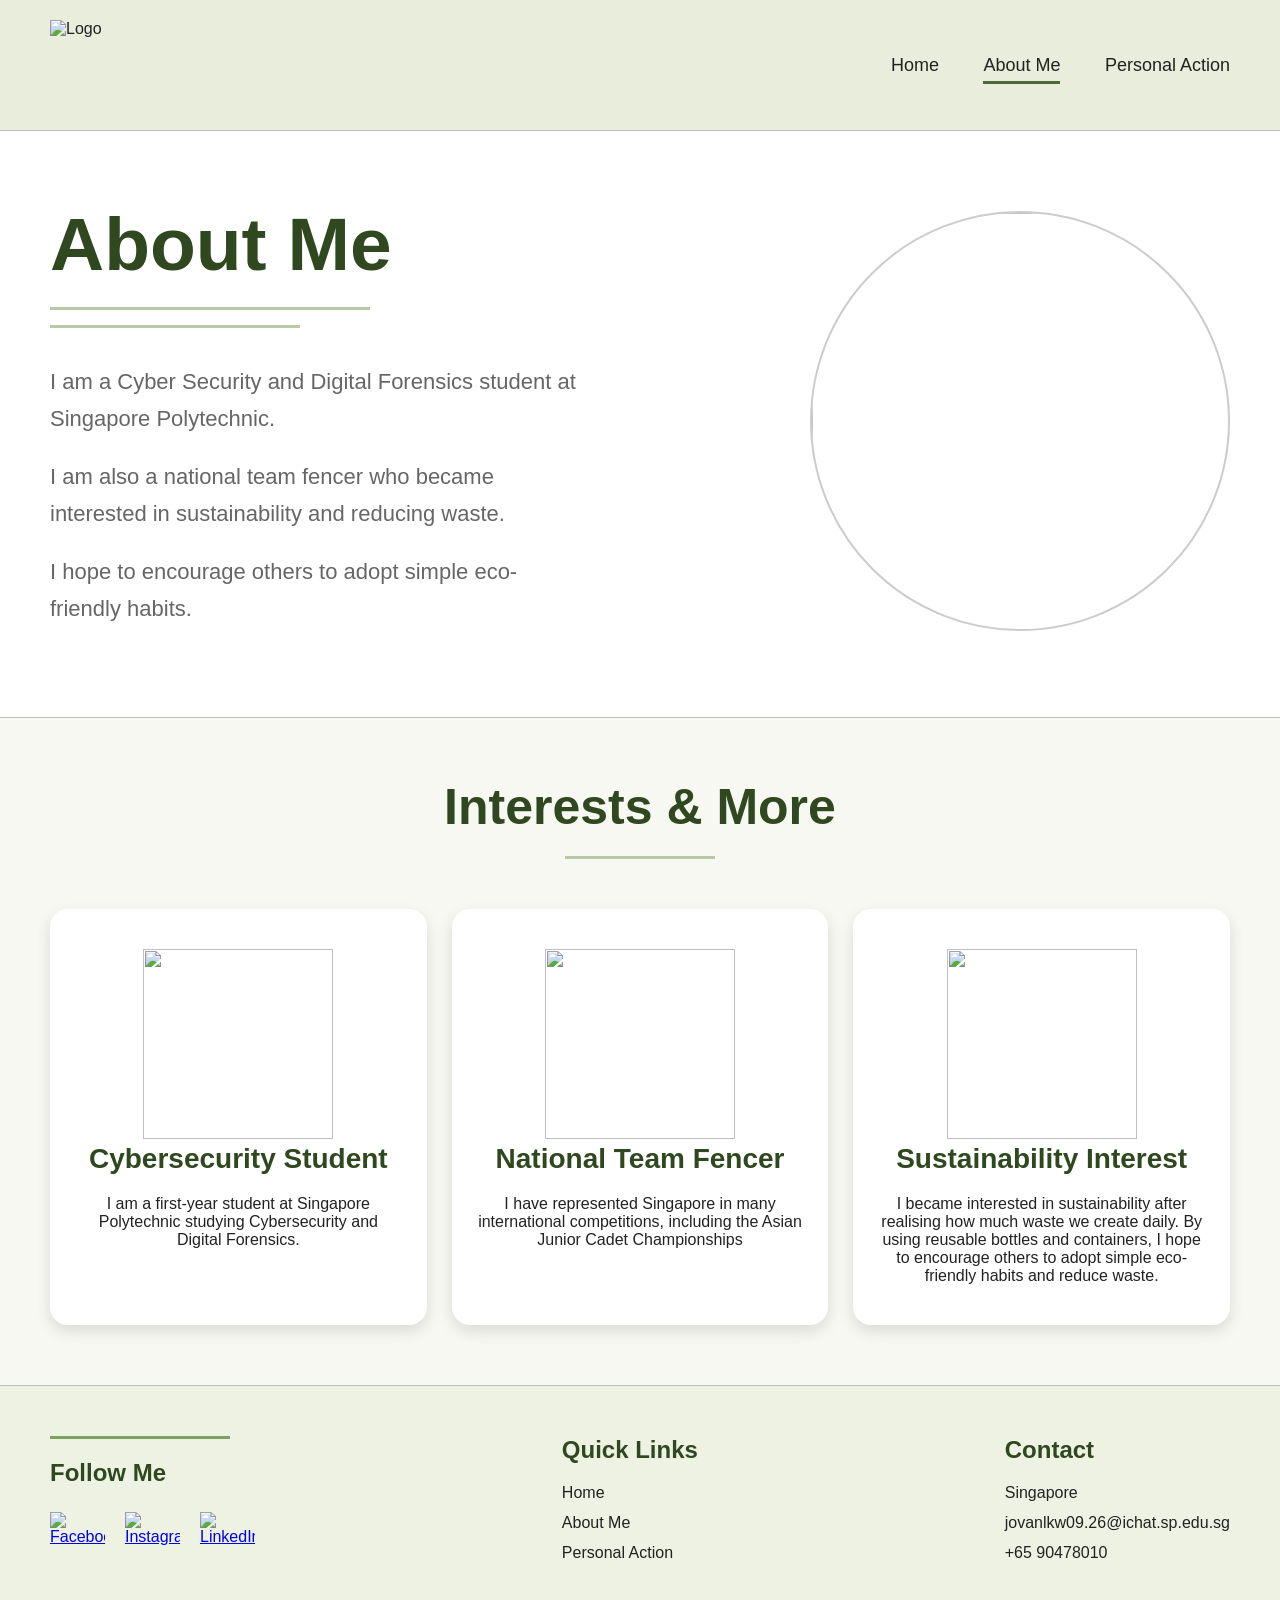
==== aboutme.html @ b2b90c25 "Add files via upload" ====
<!-- =========================
ABOUTME.HTML
========================= -->

<!DOCTYPE html>
<html lang="en">
<head>
<meta charset="UTF-8">
<meta name="viewport" content="width=device-width, initial-scale=1.0">
<title>About Me</title>

<link rel="stylesheet" href="aboutme.css">

</head>

<body>

<header>

<div class="logo">
    <img src="images/treee.jpg" alt="Logo">
</div>

<nav>
    <a href="index.html">Home</a>
    <a href="aboutme.html" class="active">About Me</a>
    <a href="personalaction.html">Personal Action</a>

</nav>

</header>

<section class="hero">

<div class="hero-text">

<h1>About Me</h1>

<div class="line"></div>
<div class="line short"></div>

<p>
I am a Cyber Security and Digital Forensics student
at Singapore Polytechnic.
</p>

<p>
I am also a national team fencer who became interested
in sustainability and reducing waste.
</p>

<p>
I hope to encourage others to adopt simple eco-friendly habits.
</p>

</div>

<div class="hero-image">

<img src="images/profile.jpg">

</div>

</section>

<section class="interests">

<h2>Interests & More</h2>

<div class="middle-line"></div>

<div class="interest-container">

<div class="interest-box">

<img src="images/cyber.jpg">

<h3>Cybersecurity Student</h3>

<div class="">I am a first-year student at Singapore Polytechnic studying Cybersecurity and Digital Forensics.</div>


</div>

<div class="interest-box">

<img src="images/fencing.jpg">

<h3>National Team Fencer</h3>

<div class="">I have represented Singapore in many international competitions, including the Asian Junior Cadet Championships</div>


</div>

<div class="interest-box">

<img src="images/leaf.jpg">

<h3>Sustainability Interest</h3>

<div class="">I became interested in sustainability after realising how much waste we create daily. By using reusable bottles and containers, I hope to encourage others to adopt simple eco-friendly habits and reduce waste.
</div>


</div>

</div>

</section>



<footer>

<div class="footer-logo">

    <div class="footer-line"></div>

    <h4 class="social-title">Follow Me</h4>

    <div class="socials">

        <a href="https://www.facebook.com/share/1E5kf7ziAb/?mibextid=wwXIfr" target="_blank">
            <img src="images/facebook.png" alt="Facebook">
        </a>

        <a href="https://www.instagram.com/jovanslees?igsh=MTZlbHJ2b3M3dmVrbQ%3D%3D&utm_source=qr" target="_blank">
            <img src="images/instagram.svg" alt="Instagram">
        </a>

        <a href="https://sg.linkedin.com/in/jovan-lee-kai-wen-5ba887360" target="_blank">
            <img src="images/linkedin.png" alt="LinkedIn">
        </a>

    </div>

</div>

<div class="footer-section">

    <h4 class="social-title">Quick Links</h4>

    <a href="index.html">Home</a>
    <a href="aboutme.html">About Me</a>
    <a href="personalaction.html">Personal Action</a>


</div>

<div class="footer-section">

    <h4>Contact</h4>

    <a href="#">Singapore</a>
    <a href="#">jovanlkw09.26@ichat.sp.edu.sg</a>
    <a href="#">+65 90478010</a>

</div>

</footer>
</body>
</html>
---- aboutme.css ----
*{
    margin:0;
    padding:0;
    box-sizing:border-box;
}

body{
    font-family:Arial, sans-serif;
    background-color:#f8f8f3;
    color:#222;
}

/* HEADER */

header{
    display:flex;
    justify-content:space-between;
    align-items:center;
    padding:20px 50px;
    background-color:#e8eddc;
    border-bottom:1px solid #bdbdbd;
}

.logo{
    width:90px;
    height:90px;
    overflow:hidden;
}

.logo img{
    width:100%;
    height:100%;
    object-fit:contain;
}

nav a{
    text-decoration:none;
    color:#222;
    margin-left:40px;
    font-size:18px;
    transition:0.3s;
}

nav a:hover{
    color:#4d6b39;
}

nav a.active{
    border-bottom:3px solid #4d6b39;
    padding-bottom:6px;
}

/* HERO SECTION */

.hero{
    display:flex;
    justify-content:space-between;
    align-items:center;
    padding:70px 50px;
    background-color:white;
    border-bottom:1px solid #bdbdbd;
}

.hero-text{
    width:45%;
}

.hero-text h1{
    font-size:75px;
    color:#30481f;
    margin-bottom:20px;
}

.hero-text p{
    font-size:22px;
    color:#666;
    line-height:1.7;
    margin-bottom:20px;
}

.line{
    width:320px;
    height:3px;
    background-color:#b7c9a7;
    margin-bottom:15px;
}

.line.short{
    width:250px;
    margin-bottom:35px;
}

.hero-image img{
    width:420px;
    height:420px;
    object-fit:cover;
    border-radius:50%;
    border:2px solid #ccc;
}

/* INTERESTS SECTION */

.interests{
    padding:60px 50px;
    text-align:center;
    background-color:#f8f8f3;
    border-bottom:1px solid #bdbdbd;
}

.interests h2{
    font-size:50px;
    color:#30481f;
    margin-bottom:20px;
}

.middle-line{
    width:150px;
    height:3px;
    background-color:#b7c9a7;
    margin:auto;
    margin-bottom:50px;
}

.interest-container{
    display:flex;
    justify-content:space-between;
    gap:25px;
}

.interest-box{
    width:32%;
    background-color:white;
    border-radius:18px;
    padding:40px 25px;
    box-shadow:0 6px 15px rgba(0,0,0,0.12);
    transition:0.3s;
}

.interest-box:hover{
    transform:translateY(-6px);
}

.interest-box img{
    width:190px;
    height:190px;
}

.interest-box h3{
    font-size:28px;
    color:#30481f;
    margin-bottom:20px;
}

.small-line{
    width:150px;
    height:3px;
    background-color:#b7c9a7;
    margin:auto;
    margin-bottom:12px;
}

.small-line.short{
    width:120px;
}

/* SUBSCRIBE SECTION */

.subscribe{
    display:flex;
    justify-content:space-between;
    align-items:center;
    padding:45px 50px;
    background-color:#eadbc8;
    border-bottom:1px solid #bdbdbd;
}

.left-subscribe{
    display:flex;
    align-items:center;
    gap:25px;
}

.left-subscribe img{
    width:70px;
    height:70px;
    object-fit:contain;
}

.left-subscribe h3{
    font-size:35px;
    color:#30481f;
}

.left-subscribe p{
    margin-top:8px;
    color:#555;
}

form{
    display:flex;
    gap:15px;
}

form input{
    width:320px;
    padding:18px;
    border:1px solid #bbb;
    font-size:16px;
}

form button{
    margin-top:0;
    padding:18px 30px;
    background-color:#d6b784;
    border:none;
    cursor:pointer;
    transition:0.3s;
}

form button:hover{
    background-color:#c6a16a;
}

/* FOOTER */

footer{
    display:flex;
    justify-content:space-between;
    padding:50px;
    background-color:#eef2e3;
}

.footer-line{
    width:180px;
    height:3px;
    background-color:#7da063;
    margin-bottom:20px;
}

/* SOCIAL MEDIA */

.social-title{
    font-size:24px;
    margin-bottom:15px;
    color:#30481f;
}

.socials{
    display:flex;
    gap:20px;
    align-items:center;
    margin-top:25px;
}

.socials a{
    display:flex;
    justify-content:center;
    align-items:center;
    width:55px;
    height:55px;
}

.socials img{
    width:55px;
    height:55px;
    object-fit:contain;
}

/* FOOTER LINKS */

.footer-section h4{
    font-size:24px;
    margin-bottom:20px;
    color:#30481f;
}

.footer-section a{
    display:block;
    text-decoration:none;
    color:#222;
    margin-bottom:12px;
    font-size:16px;
    transition:0.3s;
}

.footer-section a:hover{
    color:#4d6b39;
}
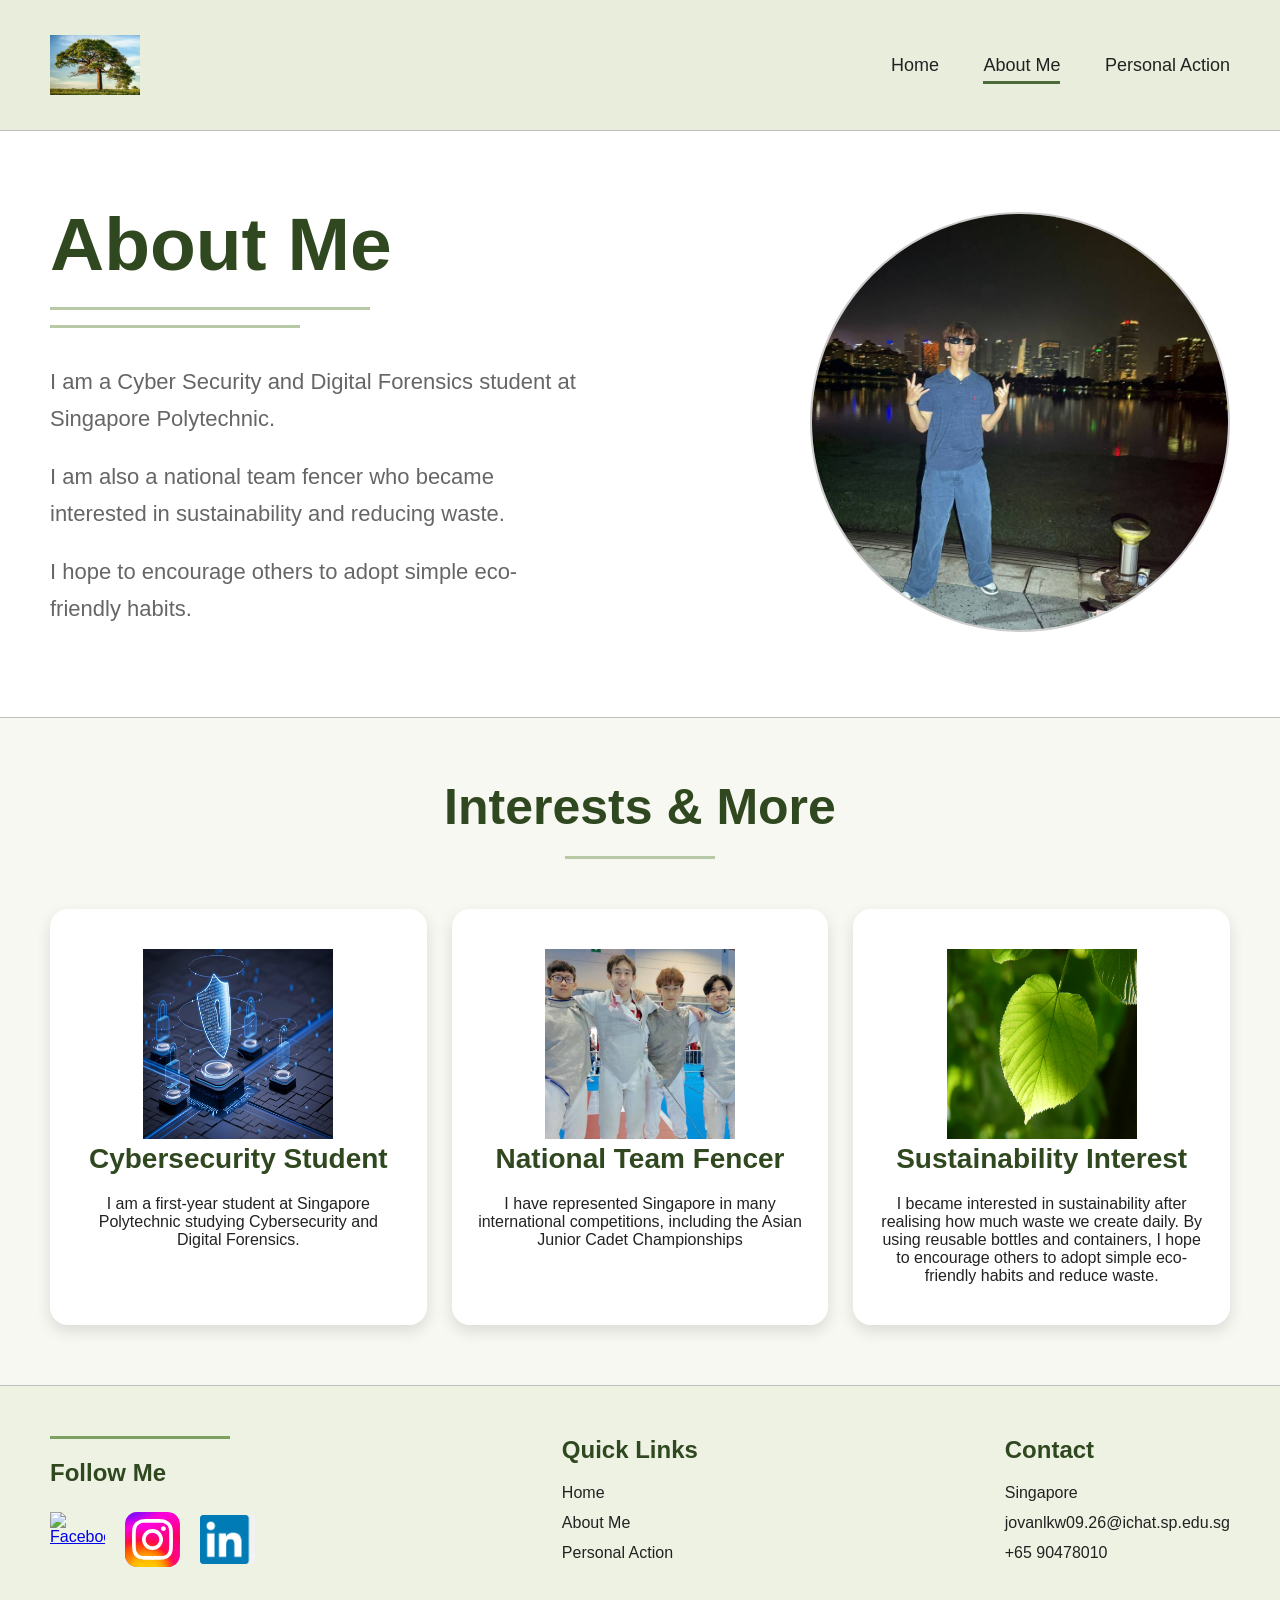
==== commit d37a342a: "modified:   aboutme.html renamed:    Facebook.png -> images/Facebook.png renamed:    bottle.png -> i" ====
--- a/aboutme.html
+++ b/aboutme.html
@@ -18,7 +18,7 @@
 <header>
 
 <div class="logo">
-    <img src="images/treee.jpg" alt="Logo">
+    <img src="./images/treee.jpg">"> alt="Logo">
 </div>
 
 <nav>
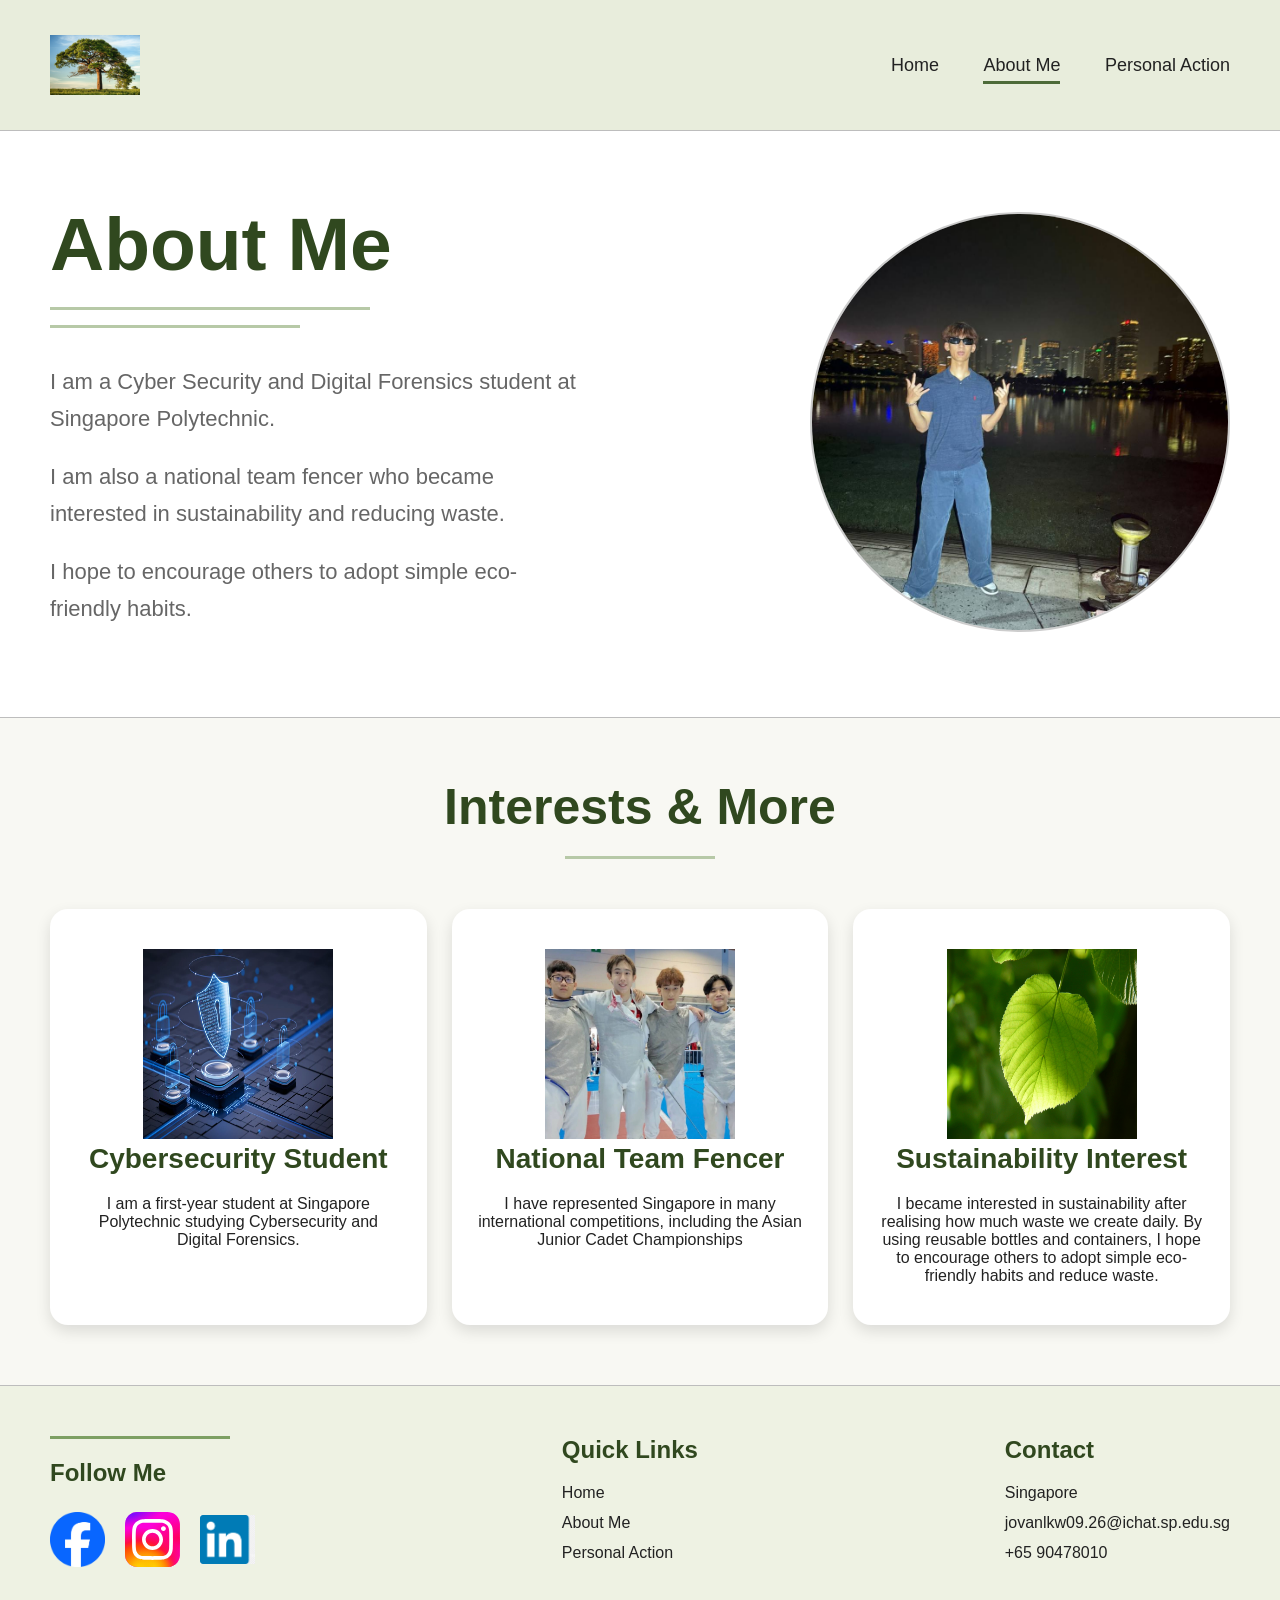
==== commit eef27cb0: "save changes" ====
--- a/aboutme.html
+++ b/aboutme.html
@@ -1,6 +1,6 @@
-<!-- =========================
-ABOUTME.HTML
-========================= -->
+
+
+
 
 <!DOCTYPE html>
 <html lang="en">
@@ -122,7 +122,7 @@
     <div class="socials">
 
         <a href="https://www.facebook.com/share/1E5kf7ziAb/?mibextid=wwXIfr" target="_blank">
-            <img src="images/facebook.png" alt="Facebook">
+            <img src="images/Facebook.png" alt="Facebook">
         </a>
 
         <a href="https://www.instagram.com/jovanslees?igsh=MTZlbHJ2b3M3dmVrbQ%3D%3D&utm_source=qr" target="_blank">
